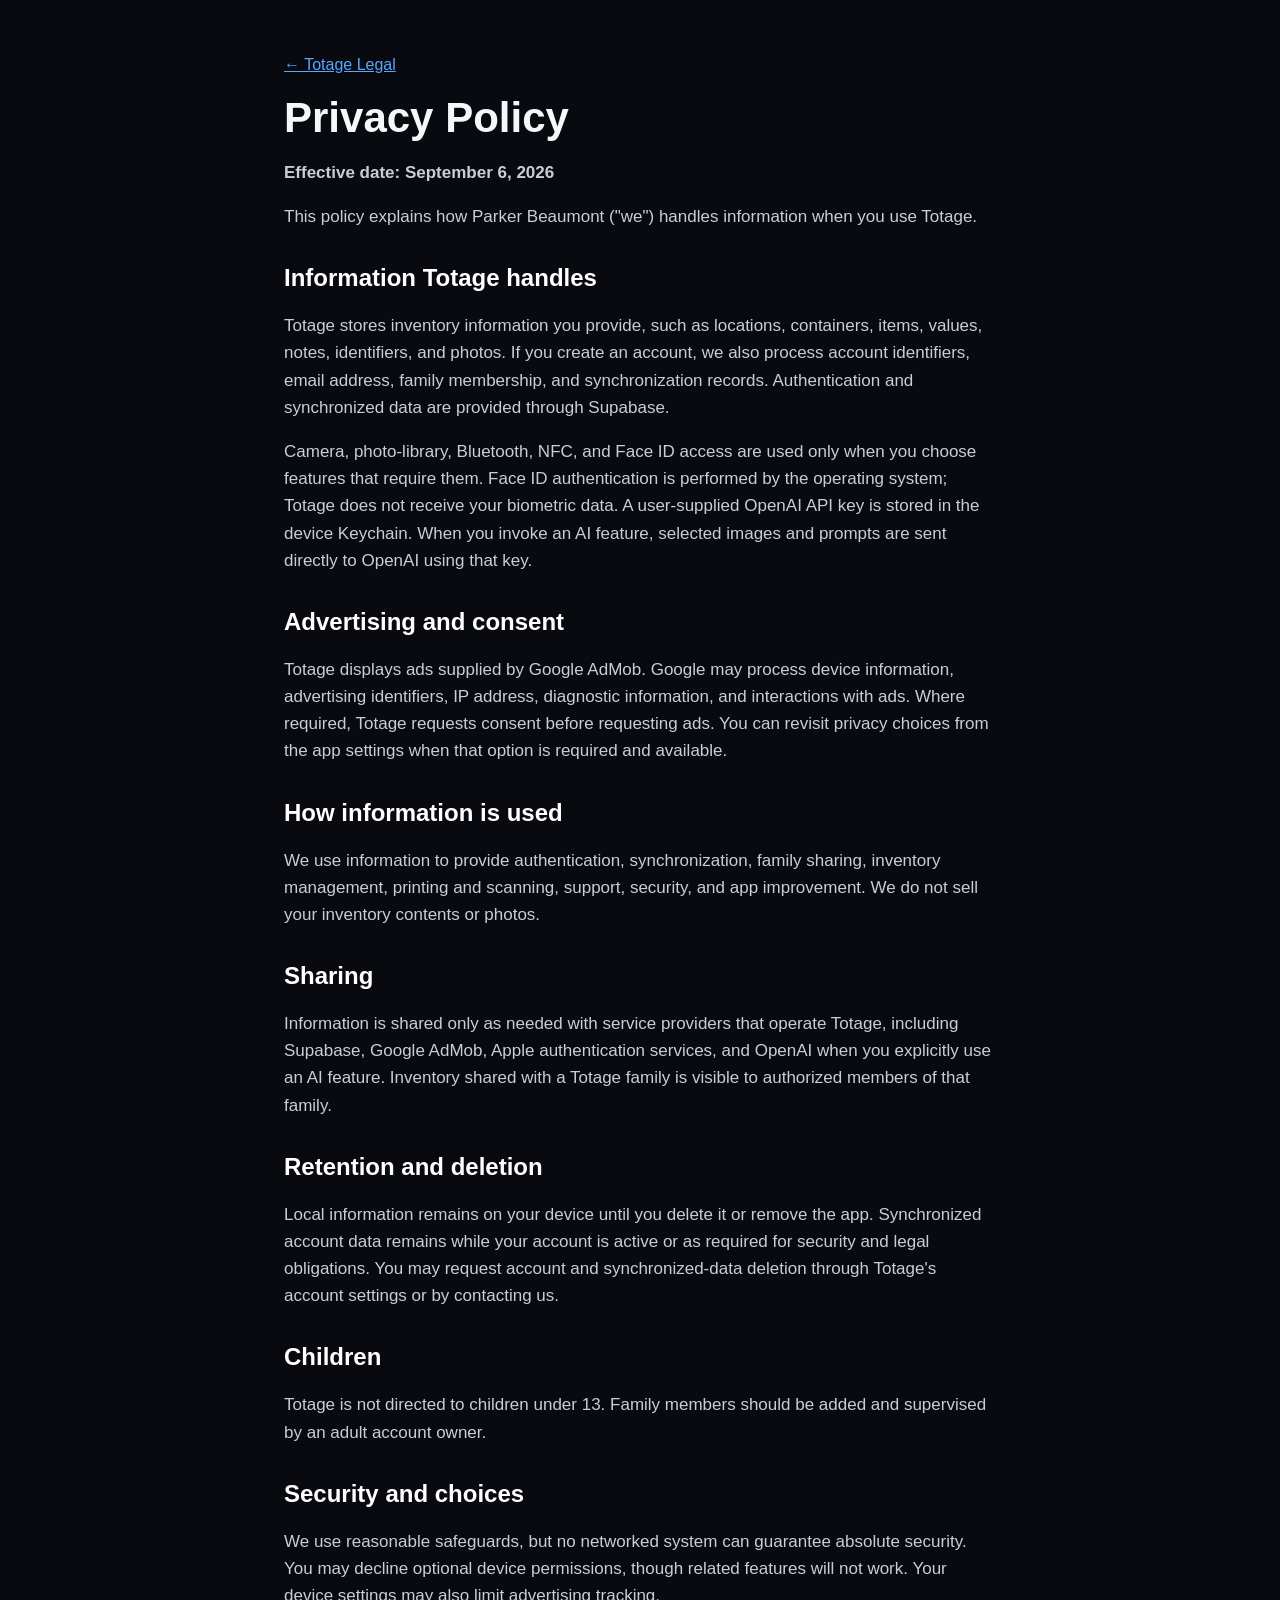
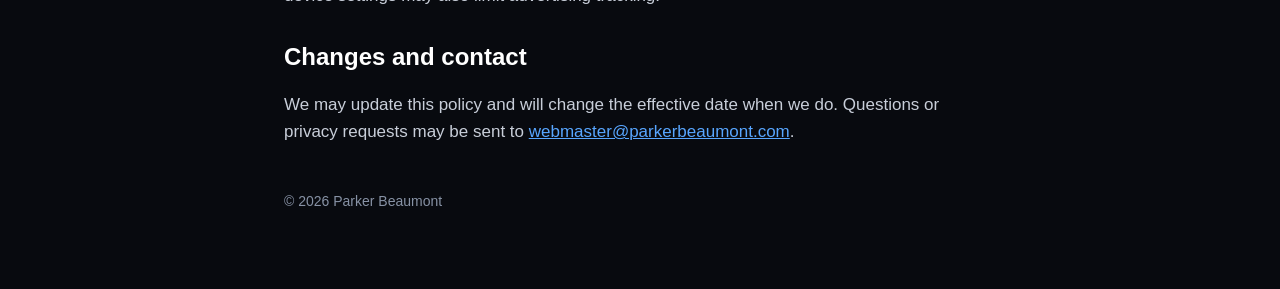
==== privacy.html @ cd512374 "Publish Totage legal pages" ====
<!doctype html>
<html lang="en"><head><meta charset="utf-8"><meta name="viewport" content="width=device-width,initial-scale=1"><title>Totage Privacy Policy</title><link rel="stylesheet" href="style.css"></head>
<body><main><a href="index.html">← Totage Legal</a><h1>Privacy Policy</h1><p><strong>Effective date: September 6, 2026</strong></p>
<p>This policy explains how Parker Beaumont ("we") handles information when you use Totage.</p>
<h2>Information Totage handles</h2><p>Totage stores inventory information you provide, such as locations, containers, items, values, notes, identifiers, and photos. If you create an account, we also process account identifiers, email address, family membership, and synchronization records. Authentication and synchronized data are provided through Supabase.</p>
<p>Camera, photo-library, Bluetooth, NFC, and Face ID access are used only when you choose features that require them. Face ID authentication is performed by the operating system; Totage does not receive your biometric data. A user-supplied OpenAI API key is stored in the device Keychain. When you invoke an AI feature, selected images and prompts are sent directly to OpenAI using that key.</p>
<h2>Advertising and consent</h2><p>Totage displays ads supplied by Google AdMob. Google may process device information, advertising identifiers, IP address, diagnostic information, and interactions with ads. Where required, Totage requests consent before requesting ads. You can revisit privacy choices from the app settings when that option is required and available.</p>
<h2>How information is used</h2><p>We use information to provide authentication, synchronization, family sharing, inventory management, printing and scanning, support, security, and app improvement. We do not sell your inventory contents or photos.</p>
<h2>Sharing</h2><p>Information is shared only as needed with service providers that operate Totage, including Supabase, Google AdMob, Apple authentication services, and OpenAI when you explicitly use an AI feature. Inventory shared with a Totage family is visible to authorized members of that family.</p>
<h2>Retention and deletion</h2><p>Local information remains on your device until you delete it or remove the app. Synchronized account data remains while your account is active or as required for security and legal obligations. You may request account and synchronized-data deletion through Totage's account settings or by contacting us.</p>
<h2>Children</h2><p>Totage is not directed to children under 13. Family members should be added and supervised by an adult account owner.</p>
<h2>Security and choices</h2><p>We use reasonable safeguards, but no networked system can guarantee absolute security. You may decline optional device permissions, though related features will not work. Your device settings may also limit advertising tracking.</p>
<h2>Changes and contact</h2><p>We may update this policy and will change the effective date when we do. Questions or privacy requests may be sent to <a href="mailto:webmaster@parkerbeaumont.com">webmaster@parkerbeaumont.com</a>.</p>
<footer>© 2026 Parker Beaumont</footer></main></body></html>
---- style.css ----
:root{font-family:-apple-system,BlinkMacSystemFont,"Segoe UI",sans-serif;color:#f5f7fa;background:#080a0f;color-scheme:dark}*{box-sizing:border-box}body{margin:0}main{max-width:760px;margin:auto;padding:56px 24px 80px}.mark{display:grid;place-items:center;width:56px;height:56px;border-radius:16px;background:linear-gradient(145deg,#087cff,#1cd178);font-size:32px;font-weight:800}h1{font-size:42px;margin:20px 0 8px}h2{margin-top:34px;color:#fff}p,li{font-size:17px;line-height:1.6;color:#c8ced9}a{color:#58a6ff}nav{display:flex;gap:12px;flex-wrap:wrap;margin-top:28px}nav a{padding:12px 16px;border:1px solid #33415d;border-radius:12px;text-decoration:none}footer{margin-top:48px;color:#8792a5;font-size:14px}
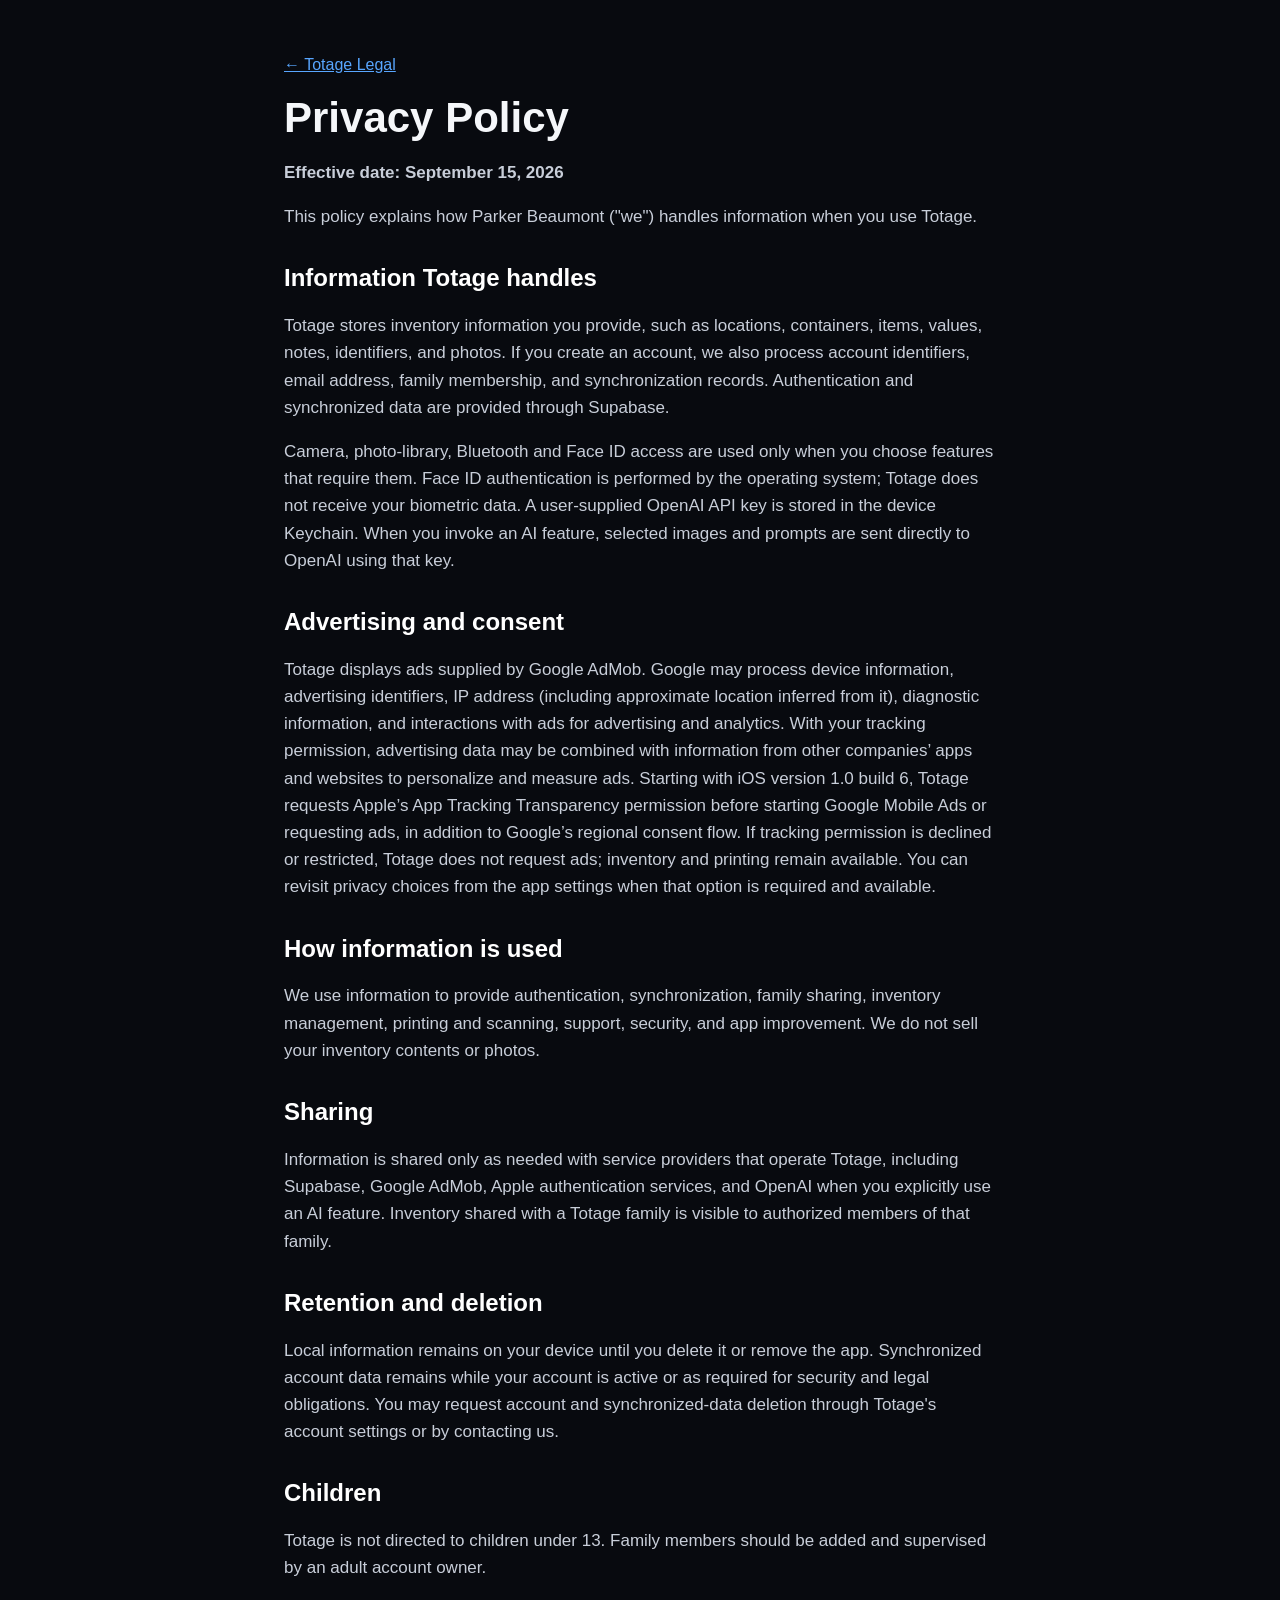
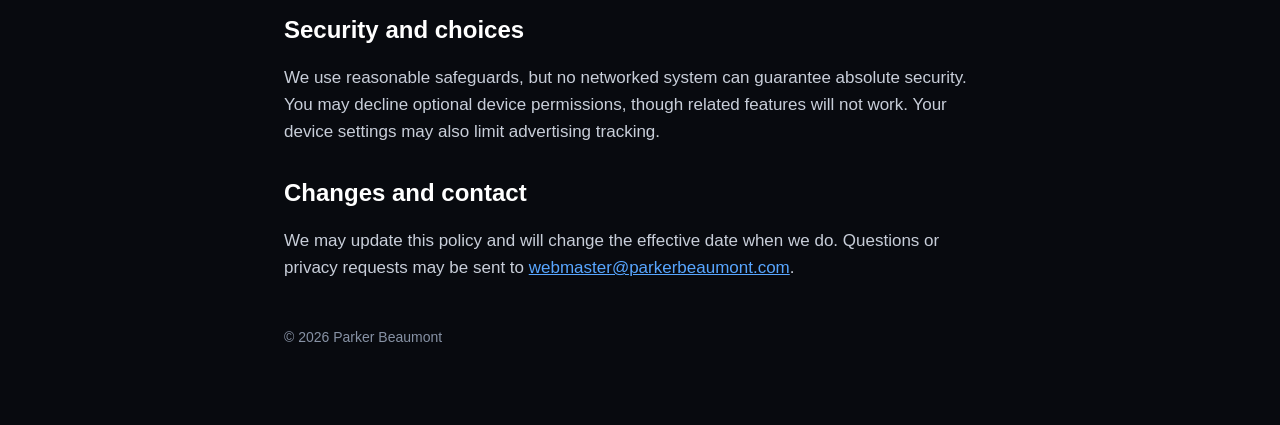
==== commit b3f2f87a: "Clarify tracking permission and data use for Totage build 6" ====
--- a/privacy.html
+++ b/privacy.html
@@ -1,10 +1,10 @@
 <!doctype html>
 <html lang="en"><head><meta charset="utf-8"><meta name="viewport" content="width=device-width,initial-scale=1"><title>Totage Privacy Policy</title><link rel="stylesheet" href="style.css"></head>
-<body><main><a href="index.html">← Totage Legal</a><h1>Privacy Policy</h1><p><strong>Effective date: September 6, 2026</strong></p>
+<body><main><a href="index.html">← Totage Legal</a><h1>Privacy Policy</h1><p><strong>Effective date: September 15, 2026</strong></p>
 <p>This policy explains how Parker Beaumont ("we") handles information when you use Totage.</p>
 <h2>Information Totage handles</h2><p>Totage stores inventory information you provide, such as locations, containers, items, values, notes, identifiers, and photos. If you create an account, we also process account identifiers, email address, family membership, and synchronization records. Authentication and synchronized data are provided through Supabase.</p>
-<p>Camera, photo-library, Bluetooth, NFC, and Face ID access are used only when you choose features that require them. Face ID authentication is performed by the operating system; Totage does not receive your biometric data. A user-supplied OpenAI API key is stored in the device Keychain. When you invoke an AI feature, selected images and prompts are sent directly to OpenAI using that key.</p>
-<h2>Advertising and consent</h2><p>Totage displays ads supplied by Google AdMob. Google may process device information, advertising identifiers, IP address, diagnostic information, and interactions with ads. Where required, Totage requests consent before requesting ads. You can revisit privacy choices from the app settings when that option is required and available.</p>
+<p>Camera, photo-library, Bluetooth and Face ID access are used only when you choose features that require them. Face ID authentication is performed by the operating system; Totage does not receive your biometric data. A user-supplied OpenAI API key is stored in the device Keychain. When you invoke an AI feature, selected images and prompts are sent directly to OpenAI using that key.</p>
+<h2>Advertising and consent</h2><p>Totage displays ads supplied by Google AdMob. Google may process device information, advertising identifiers, IP address (including approximate location inferred from it), diagnostic information, and interactions with ads for advertising and analytics. With your tracking permission, advertising data may be combined with information from other companies’ apps and websites to personalize and measure ads. Starting with iOS version 1.0 build 6, Totage requests Apple’s App Tracking Transparency permission before starting Google Mobile Ads or requesting ads, in addition to Google’s regional consent flow. If tracking permission is declined or restricted, Totage does not request ads; inventory and printing remain available. You can revisit privacy choices from the app settings when that option is required and available.</p>
 <h2>How information is used</h2><p>We use information to provide authentication, synchronization, family sharing, inventory management, printing and scanning, support, security, and app improvement. We do not sell your inventory contents or photos.</p>
 <h2>Sharing</h2><p>Information is shared only as needed with service providers that operate Totage, including Supabase, Google AdMob, Apple authentication services, and OpenAI when you explicitly use an AI feature. Inventory shared with a Totage family is visible to authorized members of that family.</p>
 <h2>Retention and deletion</h2><p>Local information remains on your device until you delete it or remove the app. Synchronized account data remains while your account is active or as required for security and legal obligations. You may request account and synchronized-data deletion through Totage's account settings or by contacting us.</p>
